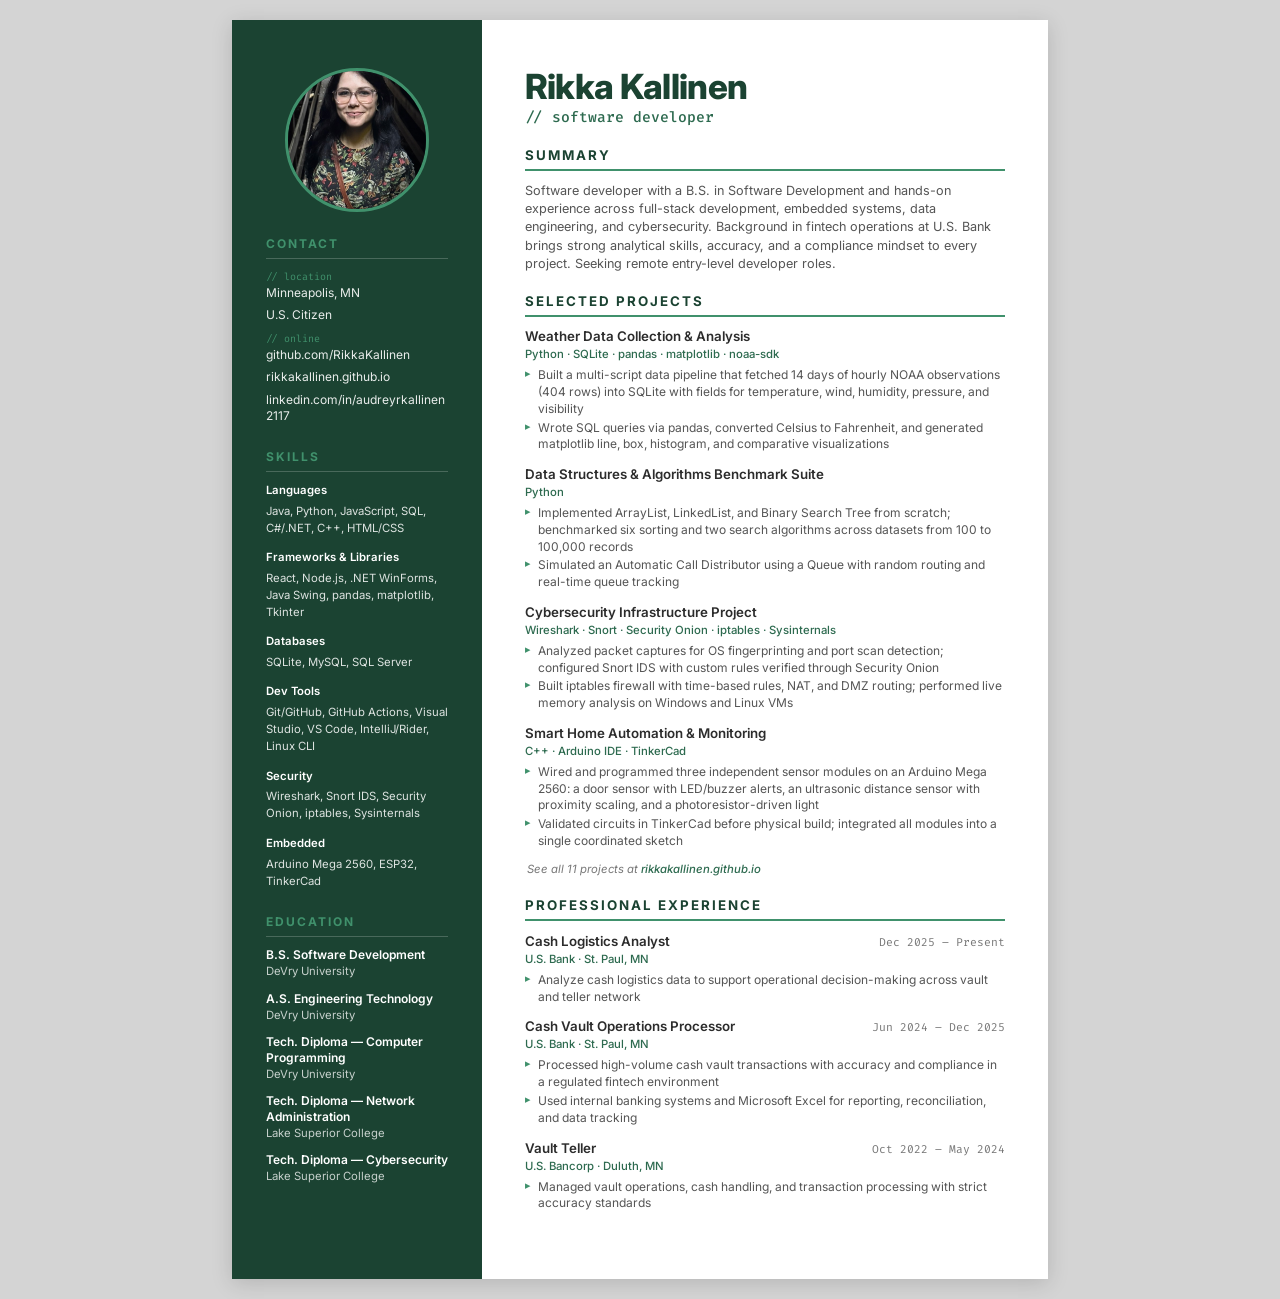
==== resume.html @ a4d1f96a "Replace .docx resume with designed PDF and add resume.html source" ====
<!DOCTYPE html>
<html lang="en">
<head>
<meta charset="UTF-8">
<title>Rikka Kallinen — Resume</title>
<link rel="preconnect" href="https://fonts.googleapis.com">
<link rel="preconnect" href="https://fonts.gstatic.com" crossorigin>
<link href="https://fonts.googleapis.com/css2?family=Inter:wght@300;400;500;600;700;800&family=Fira+Code:wght@400;500&display=swap" rel="stylesheet">
<style>
:root {
    --green-dark:   #1b4332;
    --green-mid:    #2d6a4f;
    --green-accent: #40916c;
    --cream:        #f8f6f1;
    --cream-dark:   #ede9df;
    --text:         #2c2c2c;
    --text-light:   #555;
    --text-muted:   #777;
}

* { box-sizing: border-box; margin: 0; padding: 0; }

html, body {
    font-family: 'Inter', sans-serif;
    color: var(--text);
    background: #d4d4d4;
    font-size: 10pt;
    line-height: 1.4;
}

.page {
    width: 8.5in;
    min-height: 11in;
    margin: 20px auto;
    background: white;
    display: grid;
    grid-template-columns: 2.6in 1fr;
    box-shadow: 0 4px 20px rgba(0,0,0,0.15);
}

/* ===== LEFT SIDEBAR ===== */
.sidebar {
    background: var(--green-dark);
    color: white;
    padding: 0.5in 0.35in;
}

.headshot {
    width: 1.5in;
    height: 1.5in;
    border-radius: 50%;
    object-fit: cover;
    border: 3px solid var(--green-accent);
    display: block;
    margin: 0 auto 18pt;
}

.sidebar-section { margin-bottom: 18pt; }

.sidebar-section h2 {
    font-size: 9pt;
    font-weight: 700;
    text-transform: uppercase;
    letter-spacing: 1.5pt;
    color: var(--green-accent);
    margin-bottom: 8pt;
    padding-bottom: 4pt;
    border-bottom: 1px solid rgba(255,255,255,0.2);
}

.contact-item {
    font-size: 9pt;
    margin-bottom: 4pt;
    color: rgba(255,255,255,0.9);
    word-break: break-word;
}

.contact-label {
    font-family: 'Fira Code', monospace;
    font-size: 7.5pt;
    color: var(--green-accent);
    display: block;
    margin-top: 6pt;
    margin-bottom: 1pt;
}

.skill-group { margin-bottom: 10pt; }

.skill-group-label {
    font-size: 8.5pt;
    font-weight: 600;
    color: white;
    margin-bottom: 3pt;
}

.skill-tags {
    font-size: 8.5pt;
    color: rgba(255,255,255,0.85);
    line-height: 1.5;
}

.edu-item { margin-bottom: 8pt; }
.edu-item h3 {
    font-size: 9pt;
    font-weight: 600;
    color: white;
    line-height: 1.3;
    margin-bottom: 1pt;
}
.edu-item p {
    font-size: 8.5pt;
    color: rgba(255,255,255,0.75);
}

/* ===== RIGHT MAIN COLUMN ===== */
.main {
    padding: 0.5in 0.45in;
    background: white;
}

.name {
    font-size: 26pt;
    font-weight: 800;
    color: var(--green-dark);
    line-height: 1.05;
    letter-spacing: -0.5pt;
}

.title {
    font-size: 11pt;
    font-weight: 500;
    color: var(--green-mid);
    margin-top: 2pt;
    margin-bottom: 14pt;
    font-family: 'Fira Code', monospace;
}

.section { margin-bottom: 14pt; }

.section h2 {
    font-size: 10pt;
    font-weight: 700;
    text-transform: uppercase;
    letter-spacing: 1.5pt;
    color: var(--green-dark);
    padding-bottom: 3pt;
    margin-bottom: 8pt;
    border-bottom: 2px solid var(--green-accent);
}

.summary {
    font-size: 9.5pt;
    line-height: 1.45;
    color: var(--text-light);
}

.entry { margin-bottom: 9pt; }

.entry-header {
    display: flex;
    justify-content: space-between;
    align-items: baseline;
    gap: 8pt;
    margin-bottom: 1pt;
}

.entry-title {
    font-size: 10pt;
    font-weight: 600;
    color: var(--text);
}

.entry-date {
    font-size: 8.5pt;
    color: var(--text-muted);
    font-family: 'Fira Code', monospace;
    white-space: nowrap;
}

.entry-meta {
    font-size: 8.5pt;
    color: var(--green-mid);
    font-weight: 500;
    margin-bottom: 3pt;
}

.entry ul {
    list-style: none;
    padding-left: 0;
}

.entry ul li {
    font-size: 9pt;
    line-height: 1.4;
    color: var(--text-light);
    padding-left: 10pt;
    position: relative;
    margin-bottom: 1.5pt;
}

.entry ul li::before {
    content: "▸";
    position: absolute;
    left: 0;
    color: var(--green-accent);
    font-size: 8pt;
}

.see-more {
    font-size: 8.5pt;
    color: var(--text-muted);
    font-style: italic;
    margin-top: 4pt;
    padding-left: 2pt;
}

.see-more a {
    color: var(--green-mid);
    text-decoration: none;
    font-weight: 500;
}

/* ===== PRINT ===== */
@page {
    size: letter;
    margin: 0;
}

@media print {
    html, body { background: white; }
    .page {
        margin: 0;
        box-shadow: none;
        width: 8.5in;
        min-height: 11in;
    }
    * {
        -webkit-print-color-adjust: exact;
        print-color-adjust: exact;
    }
}
</style>
</head>
<body>

<div class="page">

    <!-- ===== SIDEBAR ===== -->
    <aside class="sidebar">

        <img src="images/headshot.jpg" alt="Rikka Kallinen" class="headshot">

        <div class="sidebar-section">
            <h2>Contact</h2>
            <span class="contact-label">// location</span>
            <div class="contact-item">Minneapolis, MN</div>
            <div class="contact-item">U.S. Citizen</div>

            <span class="contact-label">// online</span>
            <div class="contact-item">github.com/RikkaKallinen</div>
            <div class="contact-item">rikkakallinen.github.io</div>
            <div class="contact-item">linkedin.com/in/audreyrkallinen2117</div>
        </div>

        <div class="sidebar-section">
            <h2>Skills</h2>

            <div class="skill-group">
                <div class="skill-group-label">Languages</div>
                <div class="skill-tags">Java, Python, JavaScript, SQL, C#/.NET, C++, HTML/CSS</div>
            </div>

            <div class="skill-group">
                <div class="skill-group-label">Frameworks &amp; Libraries</div>
                <div class="skill-tags">React, Node.js, .NET WinForms, Java Swing, pandas, matplotlib, Tkinter</div>
            </div>

            <div class="skill-group">
                <div class="skill-group-label">Databases</div>
                <div class="skill-tags">SQLite, MySQL, SQL Server</div>
            </div>

            <div class="skill-group">
                <div class="skill-group-label">Dev Tools</div>
                <div class="skill-tags">Git/GitHub, GitHub Actions, Visual Studio, VS Code, IntelliJ/Rider, Linux CLI</div>
            </div>

            <div class="skill-group">
                <div class="skill-group-label">Security</div>
                <div class="skill-tags">Wireshark, Snort IDS, Security Onion, iptables, Sysinternals</div>
            </div>

            <div class="skill-group">
                <div class="skill-group-label">Embedded</div>
                <div class="skill-tags">Arduino Mega 2560, ESP32, TinkerCad</div>
            </div>
        </div>

        <div class="sidebar-section">
            <h2>Education</h2>

            <div class="edu-item">
                <h3>B.S. Software Development</h3>
                <p>DeVry University</p>
            </div>
            <div class="edu-item">
                <h3>A.S. Engineering Technology</h3>
                <p>DeVry University</p>
            </div>
            <div class="edu-item">
                <h3>Tech. Diploma — Computer Programming</h3>
                <p>DeVry University</p>
            </div>
            <div class="edu-item">
                <h3>Tech. Diploma — Network Administration</h3>
                <p>Lake Superior College</p>
            </div>
            <div class="edu-item">
                <h3>Tech. Diploma — Cybersecurity</h3>
                <p>Lake Superior College</p>
            </div>
        </div>

    </aside>

    <!-- ===== MAIN ===== -->
    <main class="main">

        <h1 class="name">Rikka Kallinen</h1>
        <div class="title">// software developer</div>

        <section class="section">
            <h2>Summary</h2>
            <p class="summary">Software developer with a B.S. in Software Development and hands-on experience across full-stack development, embedded systems, data engineering, and cybersecurity. Background in fintech operations at U.S. Bank brings strong analytical skills, accuracy, and a compliance mindset to every project. Seeking remote entry-level developer roles.</p>
        </section>

        <section class="section">
            <h2>Selected Projects</h2>

            <div class="entry">
                <div class="entry-header">
                    <div class="entry-title">Weather Data Collection &amp; Analysis</div>
                </div>
                <div class="entry-meta">Python · SQLite · pandas · matplotlib · noaa-sdk</div>
                <ul>
                    <li>Built a multi-script data pipeline that fetched 14 days of hourly NOAA observations (404 rows) into SQLite with fields for temperature, wind, humidity, pressure, and visibility</li>
                    <li>Wrote SQL queries via pandas, converted Celsius to Fahrenheit, and generated matplotlib line, box, histogram, and comparative visualizations</li>
                </ul>
            </div>

            <div class="entry">
                <div class="entry-header">
                    <div class="entry-title">Data Structures &amp; Algorithms Benchmark Suite</div>
                </div>
                <div class="entry-meta">Python</div>
                <ul>
                    <li>Implemented ArrayList, LinkedList, and Binary Search Tree from scratch; benchmarked six sorting and two search algorithms across datasets from 100 to 100,000 records</li>
                    <li>Simulated an Automatic Call Distributor using a Queue with random routing and real-time queue tracking</li>
                </ul>
            </div>

            <div class="entry">
                <div class="entry-header">
                    <div class="entry-title">Cybersecurity Infrastructure Project</div>
                </div>
                <div class="entry-meta">Wireshark · Snort · Security Onion · iptables · Sysinternals</div>
                <ul>
                    <li>Analyzed packet captures for OS fingerprinting and port scan detection; configured Snort IDS with custom rules verified through Security Onion</li>
                    <li>Built iptables firewall with time-based rules, NAT, and DMZ routing; performed live memory analysis on Windows and Linux VMs</li>
                </ul>
            </div>

            <div class="entry">
                <div class="entry-header">
                    <div class="entry-title">Smart Home Automation &amp; Monitoring</div>
                </div>
                <div class="entry-meta">C++ · Arduino IDE · TinkerCad</div>
                <ul>
                    <li>Wired and programmed three independent sensor modules on an Arduino Mega 2560: a door sensor with LED/buzzer alerts, an ultrasonic distance sensor with proximity scaling, and a photoresistor-driven light</li>
                    <li>Validated circuits in TinkerCad before physical build; integrated all modules into a single coordinated sketch</li>
                </ul>
            </div>

            <p class="see-more">See all 11 projects at <a href="https://rikkakallinen.github.io">rikkakallinen.github.io</a></p>
        </section>

        <section class="section">
            <h2>Professional Experience</h2>

            <div class="entry">
                <div class="entry-header">
                    <div class="entry-title">Cash Logistics Analyst</div>
                    <div class="entry-date">Dec 2025 – Present</div>
                </div>
                <div class="entry-meta">U.S. Bank · St. Paul, MN</div>
                <ul>
                    <li>Analyze cash logistics data to support operational decision-making across vault and teller network</li>
                </ul>
            </div>

            <div class="entry">
                <div class="entry-header">
                    <div class="entry-title">Cash Vault Operations Processor</div>
                    <div class="entry-date">Jun 2024 – Dec 2025</div>
                </div>
                <div class="entry-meta">U.S. Bank · St. Paul, MN</div>
                <ul>
                    <li>Processed high-volume cash vault transactions with accuracy and compliance in a regulated fintech environment</li>
                    <li>Used internal banking systems and Microsoft Excel for reporting, reconciliation, and data tracking</li>
                </ul>
            </div>

            <div class="entry">
                <div class="entry-header">
                    <div class="entry-title">Vault Teller</div>
                    <div class="entry-date">Oct 2022 – May 2024</div>
                </div>
                <div class="entry-meta">U.S. Bancorp · Duluth, MN</div>
                <ul>
                    <li>Managed vault operations, cash handling, and transaction processing with strict accuracy standards</li>
                </ul>
            </div>

        </section>

    </main>

</div>

</body>
</html>
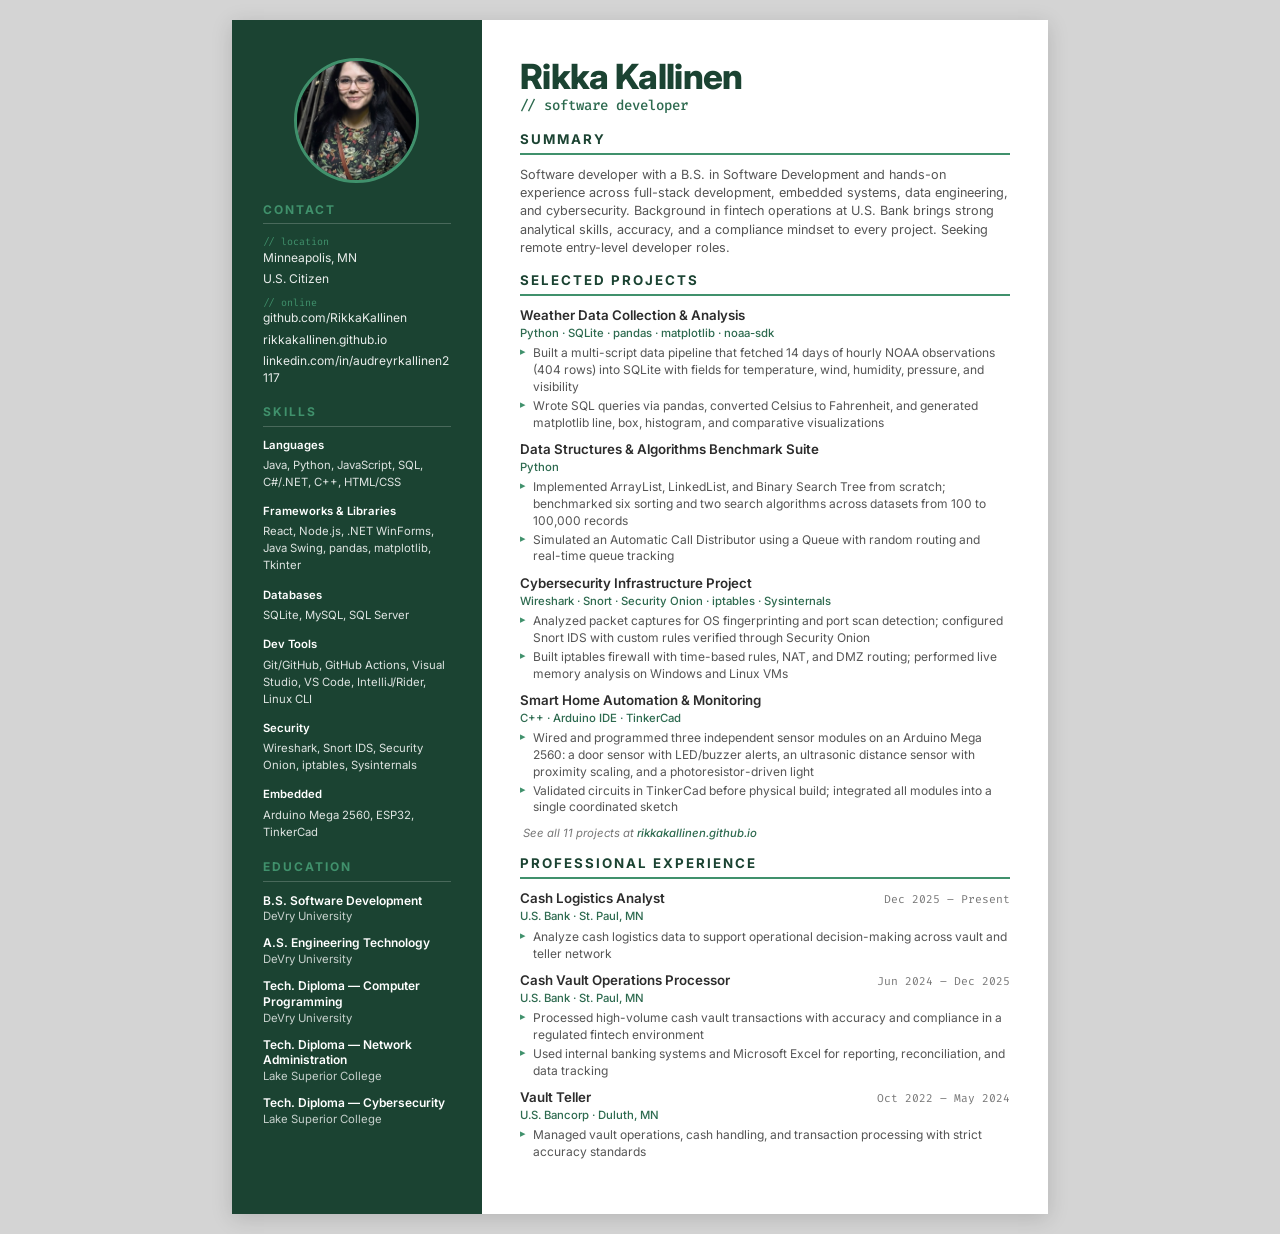
==== commit 81359846: "Link Resume button to live HTML page instead of PDF" ====
--- a/resume.html
+++ b/resume.html
@@ -24,8 +24,8 @@
     font-family: 'Inter', sans-serif;
     color: var(--text);
     background: #d4d4d4;
-    font-size: 10pt;
-    line-height: 1.4;
+    font-size: 9.5pt;
+    line-height: 1.35;
 }
 
 .page {
@@ -42,20 +42,20 @@
 .sidebar {
     background: var(--green-dark);
     color: white;
-    padding: 0.5in 0.35in;
+    padding: 0.4in 0.32in;
 }
 
 .headshot {
-    width: 1.5in;
-    height: 1.5in;
+    width: 1.3in;
+    height: 1.3in;
     border-radius: 50%;
     object-fit: cover;
     border: 3px solid var(--green-accent);
     display: block;
-    margin: 0 auto 18pt;
-}
-
-.sidebar-section { margin-bottom: 18pt; }
+    margin: 0 auto 14pt;
+}
+
+.sidebar-section { margin-bottom: 14pt; }
 
 .sidebar-section h2 {
     font-size: 9pt;
@@ -114,7 +114,7 @@
 
 /* ===== RIGHT MAIN COLUMN ===== */
 .main {
-    padding: 0.5in 0.45in;
+    padding: 0.4in 0.4in;
     background: white;
 }
 
@@ -127,15 +127,15 @@
 }
 
 .title {
-    font-size: 11pt;
+    font-size: 10.5pt;
     font-weight: 500;
     color: var(--green-mid);
     margin-top: 2pt;
-    margin-bottom: 14pt;
+    margin-bottom: 11pt;
     font-family: 'Fira Code', monospace;
 }
 
-.section { margin-bottom: 14pt; }
+.section { margin-bottom: 11pt; }
 
 .section h2 {
     font-size: 10pt;
@@ -154,7 +154,7 @@
     color: var(--text-light);
 }
 
-.entry { margin-bottom: 9pt; }
+.entry { margin-bottom: 7pt; }
 
 .entry-header {
     display: flex;
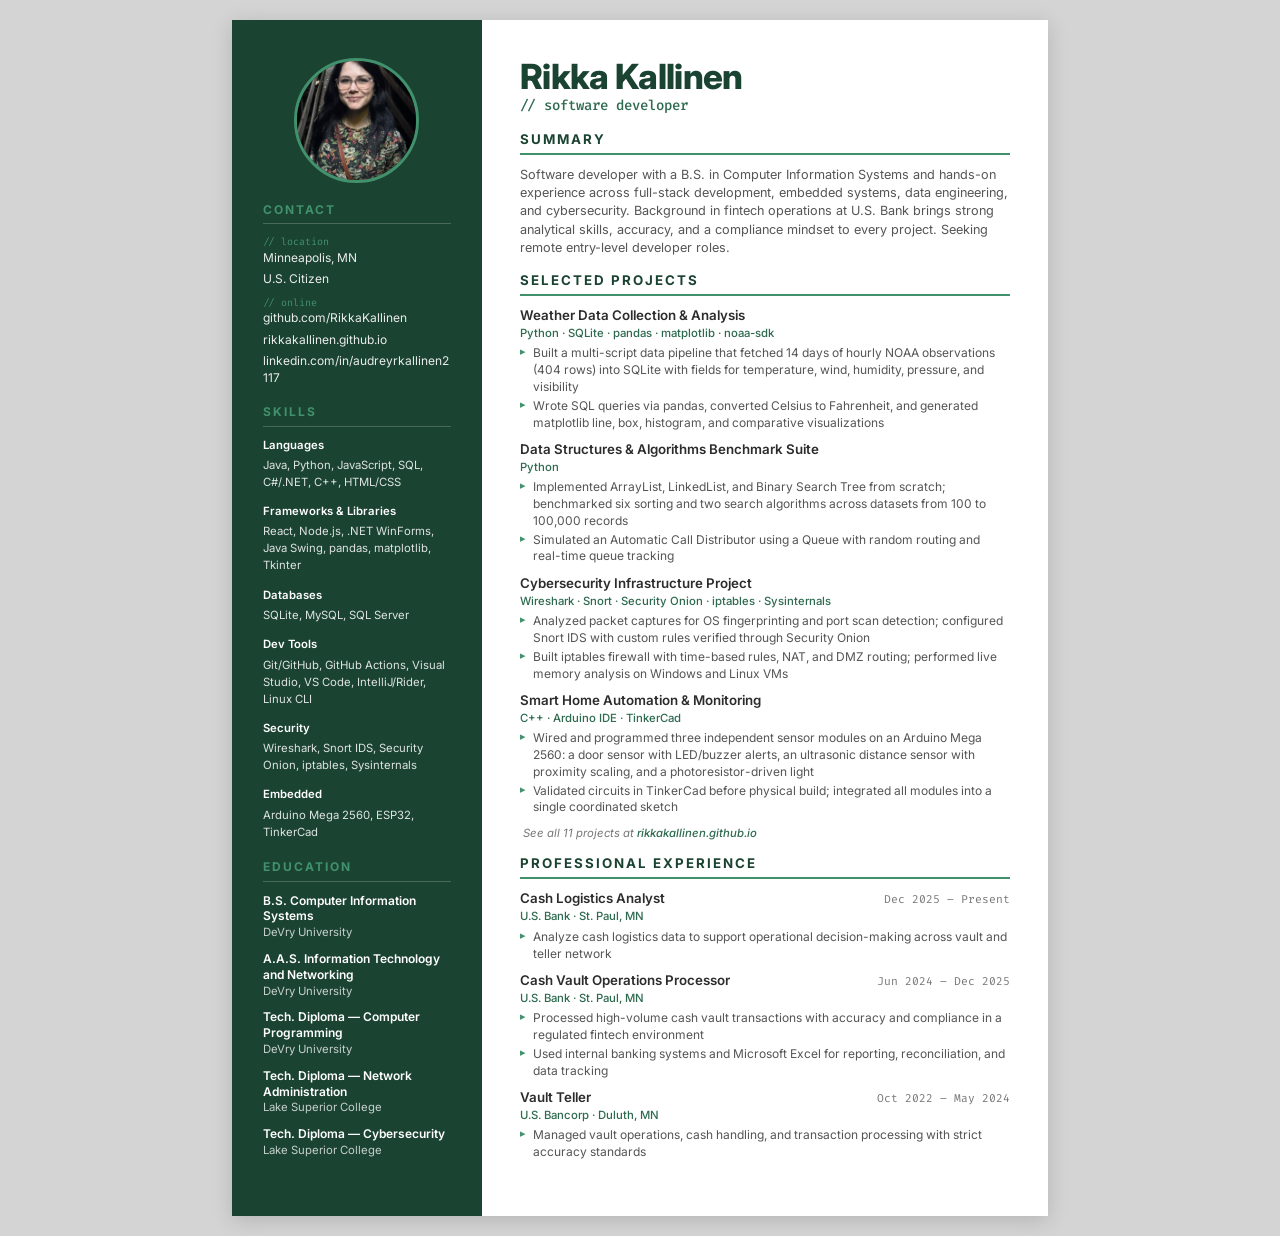
==== commit a9b7d7f7: "Correct degree names: B.S. CIS and A.A.S. IT and Networking" ====
--- a/resume.html
+++ b/resume.html
@@ -300,11 +300,11 @@
             <h2>Education</h2>
 
             <div class="edu-item">
-                <h3>B.S. Software Development</h3>
+                <h3>B.S. Computer Information Systems</h3>
                 <p>DeVry University</p>
             </div>
             <div class="edu-item">
-                <h3>A.S. Engineering Technology</h3>
+                <h3>A.A.S. Information Technology and Networking</h3>
                 <p>DeVry University</p>
             </div>
             <div class="edu-item">
@@ -331,7 +331,7 @@
 
         <section class="section">
             <h2>Summary</h2>
-            <p class="summary">Software developer with a B.S. in Software Development and hands-on experience across full-stack development, embedded systems, data engineering, and cybersecurity. Background in fintech operations at U.S. Bank brings strong analytical skills, accuracy, and a compliance mindset to every project. Seeking remote entry-level developer roles.</p>
+            <p class="summary">Software developer with a B.S. in Computer Information Systems and hands-on experience across full-stack development, embedded systems, data engineering, and cybersecurity. Background in fintech operations at U.S. Bank brings strong analytical skills, accuracy, and a compliance mindset to every project. Seeking remote entry-level developer roles.</p>
         </section>
 
         <section class="section">
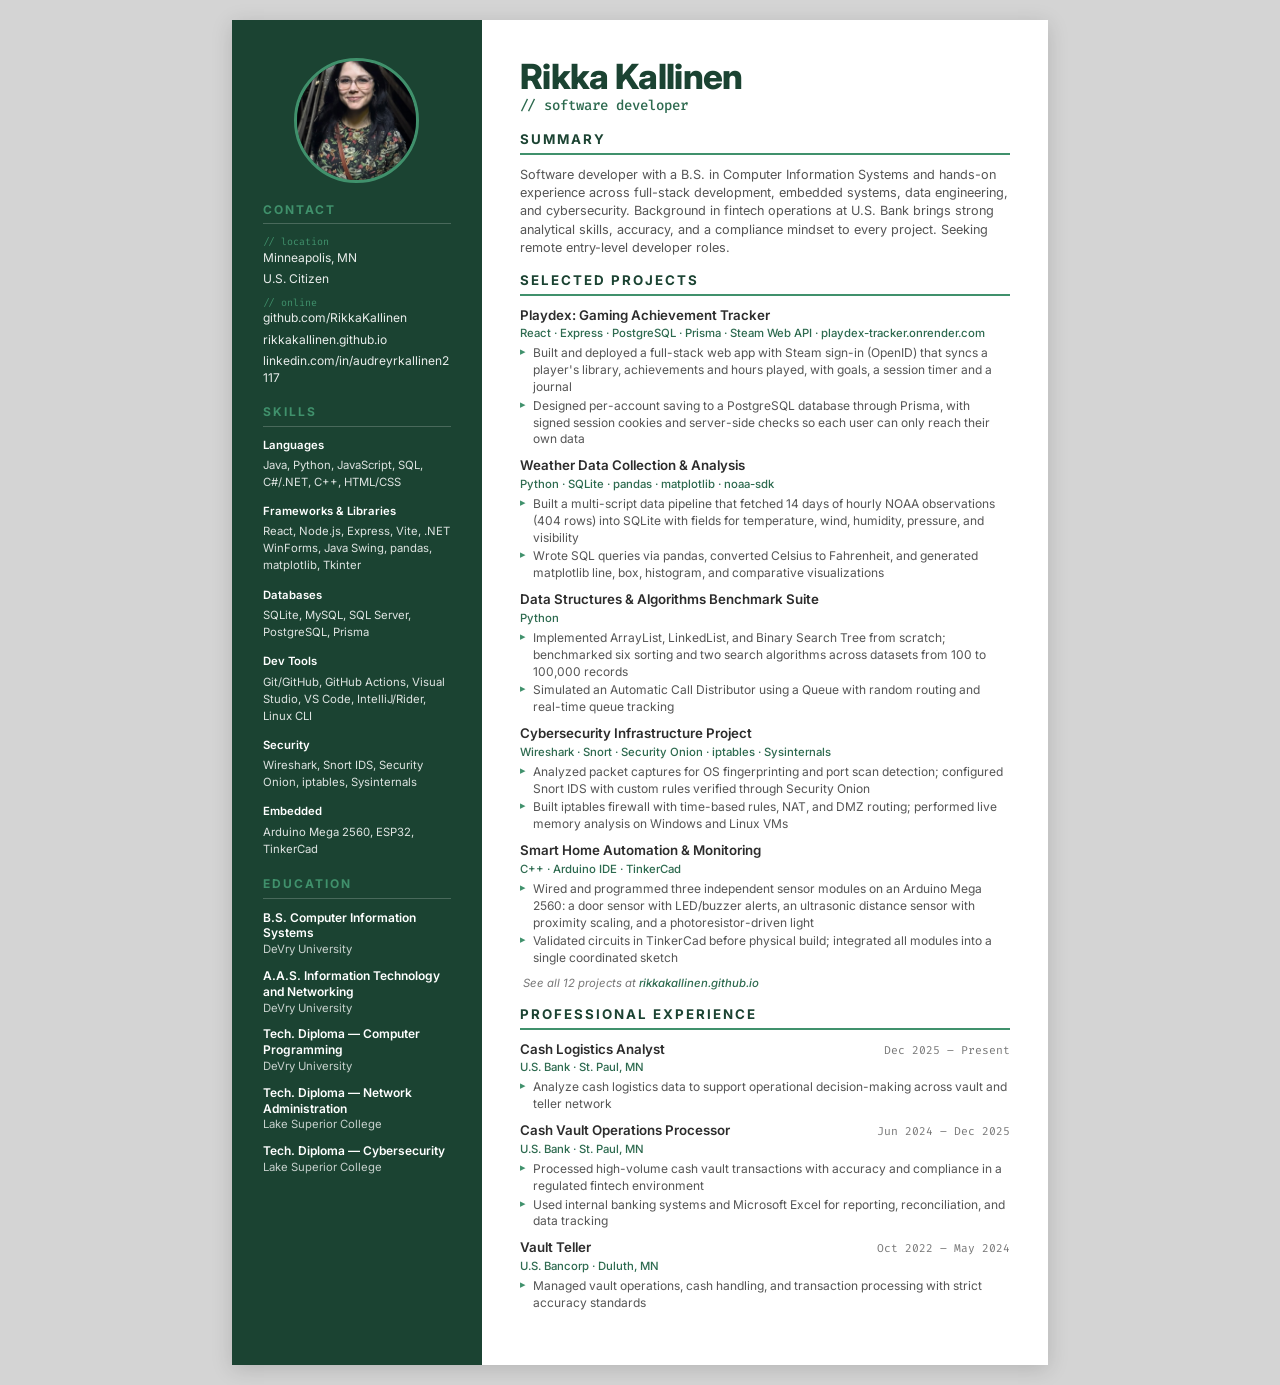
==== commit 8c96f8f2: "Add Playdex: project card with live and code links, resume entry, 12 projects, and Express, Vite, Po" ====
--- a/resume.html
+++ b/resume.html
@@ -272,12 +272,12 @@
 
             <div class="skill-group">
                 <div class="skill-group-label">Frameworks &amp; Libraries</div>
-                <div class="skill-tags">React, Node.js, .NET WinForms, Java Swing, pandas, matplotlib, Tkinter</div>
+                <div class="skill-tags">React, Node.js, Express, Vite, .NET WinForms, Java Swing, pandas, matplotlib, Tkinter</div>
             </div>
 
             <div class="skill-group">
                 <div class="skill-group-label">Databases</div>
-                <div class="skill-tags">SQLite, MySQL, SQL Server</div>
+                <div class="skill-tags">SQLite, MySQL, SQL Server, PostgreSQL, Prisma</div>
             </div>
 
             <div class="skill-group">
@@ -339,6 +339,17 @@
 
             <div class="entry">
                 <div class="entry-header">
+                    <div class="entry-title">Playdex: Gaming Achievement Tracker</div>
+                </div>
+                <div class="entry-meta">React · Express · PostgreSQL · Prisma · Steam Web API · playdex-tracker.onrender.com</div>
+                <ul>
+                    <li>Built and deployed a full-stack web app with Steam sign-in (OpenID) that syncs a player's library, achievements and hours played, with goals, a session timer and a journal</li>
+                    <li>Designed per-account saving to a PostgreSQL database through Prisma, with signed session cookies and server-side checks so each user can only reach their own data</li>
+                </ul>
+            </div>
+
+            <div class="entry">
+                <div class="entry-header">
                     <div class="entry-title">Weather Data Collection &amp; Analysis</div>
                 </div>
                 <div class="entry-meta">Python · SQLite · pandas · matplotlib · noaa-sdk</div>
@@ -381,7 +392,7 @@
                 </ul>
             </div>
 
-            <p class="see-more">See all 11 projects at <a href="https://rikkakallinen.github.io">rikkakallinen.github.io</a></p>
+            <p class="see-more">See all 12 projects at <a href="https://rikkakallinen.github.io">rikkakallinen.github.io</a></p>
         </section>
 
         <section class="section">
